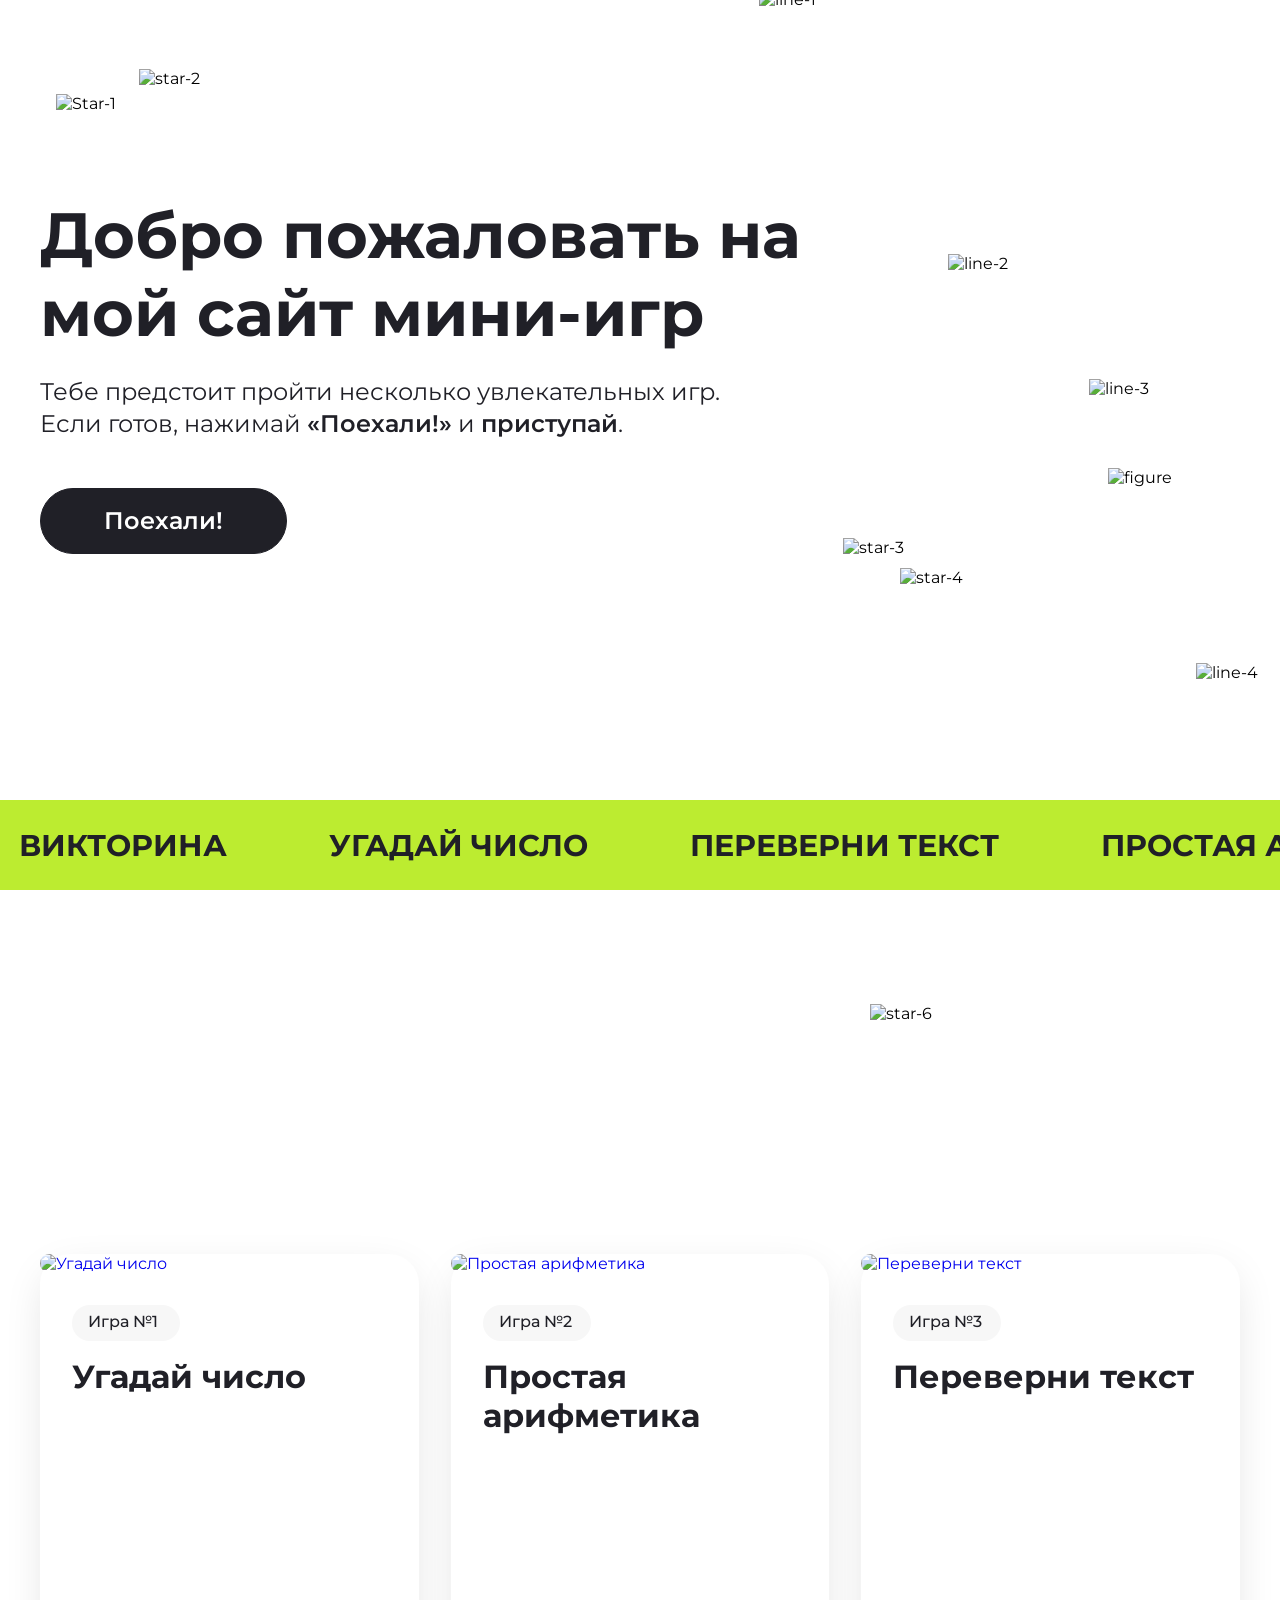
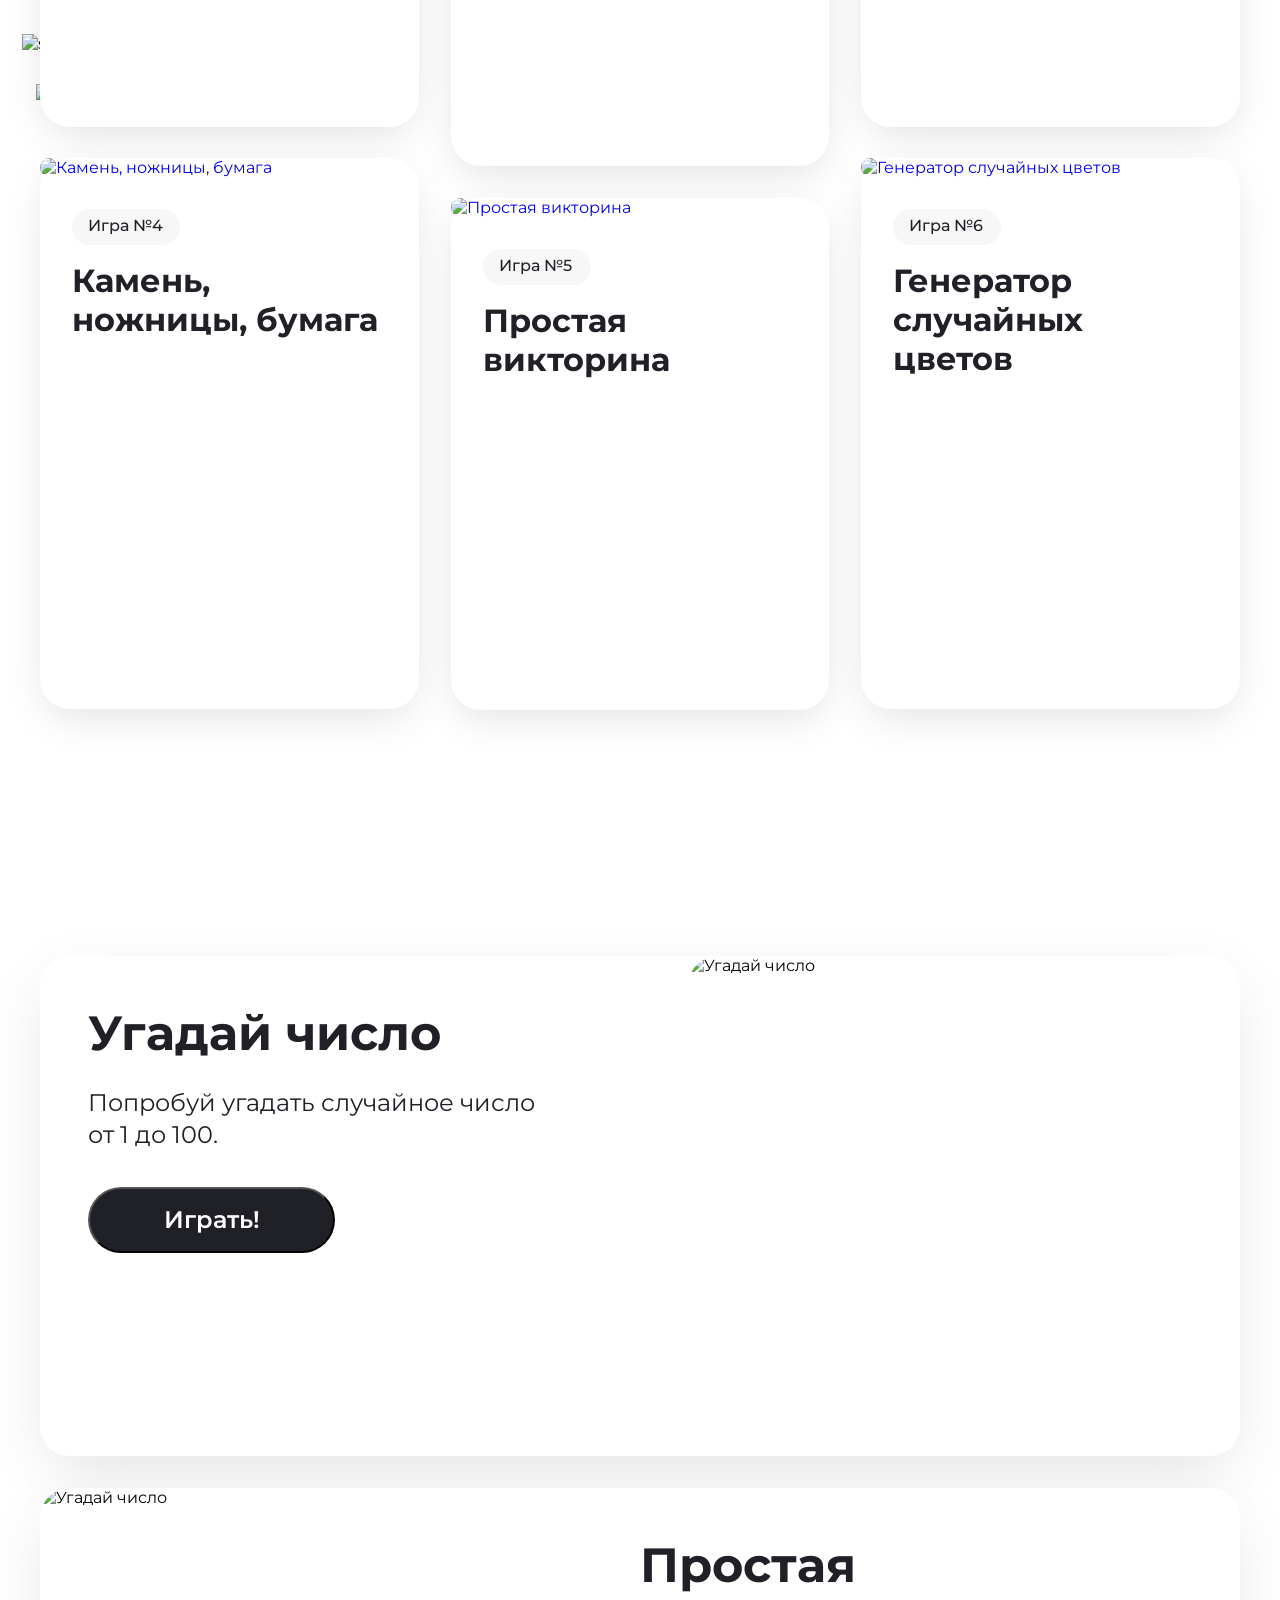
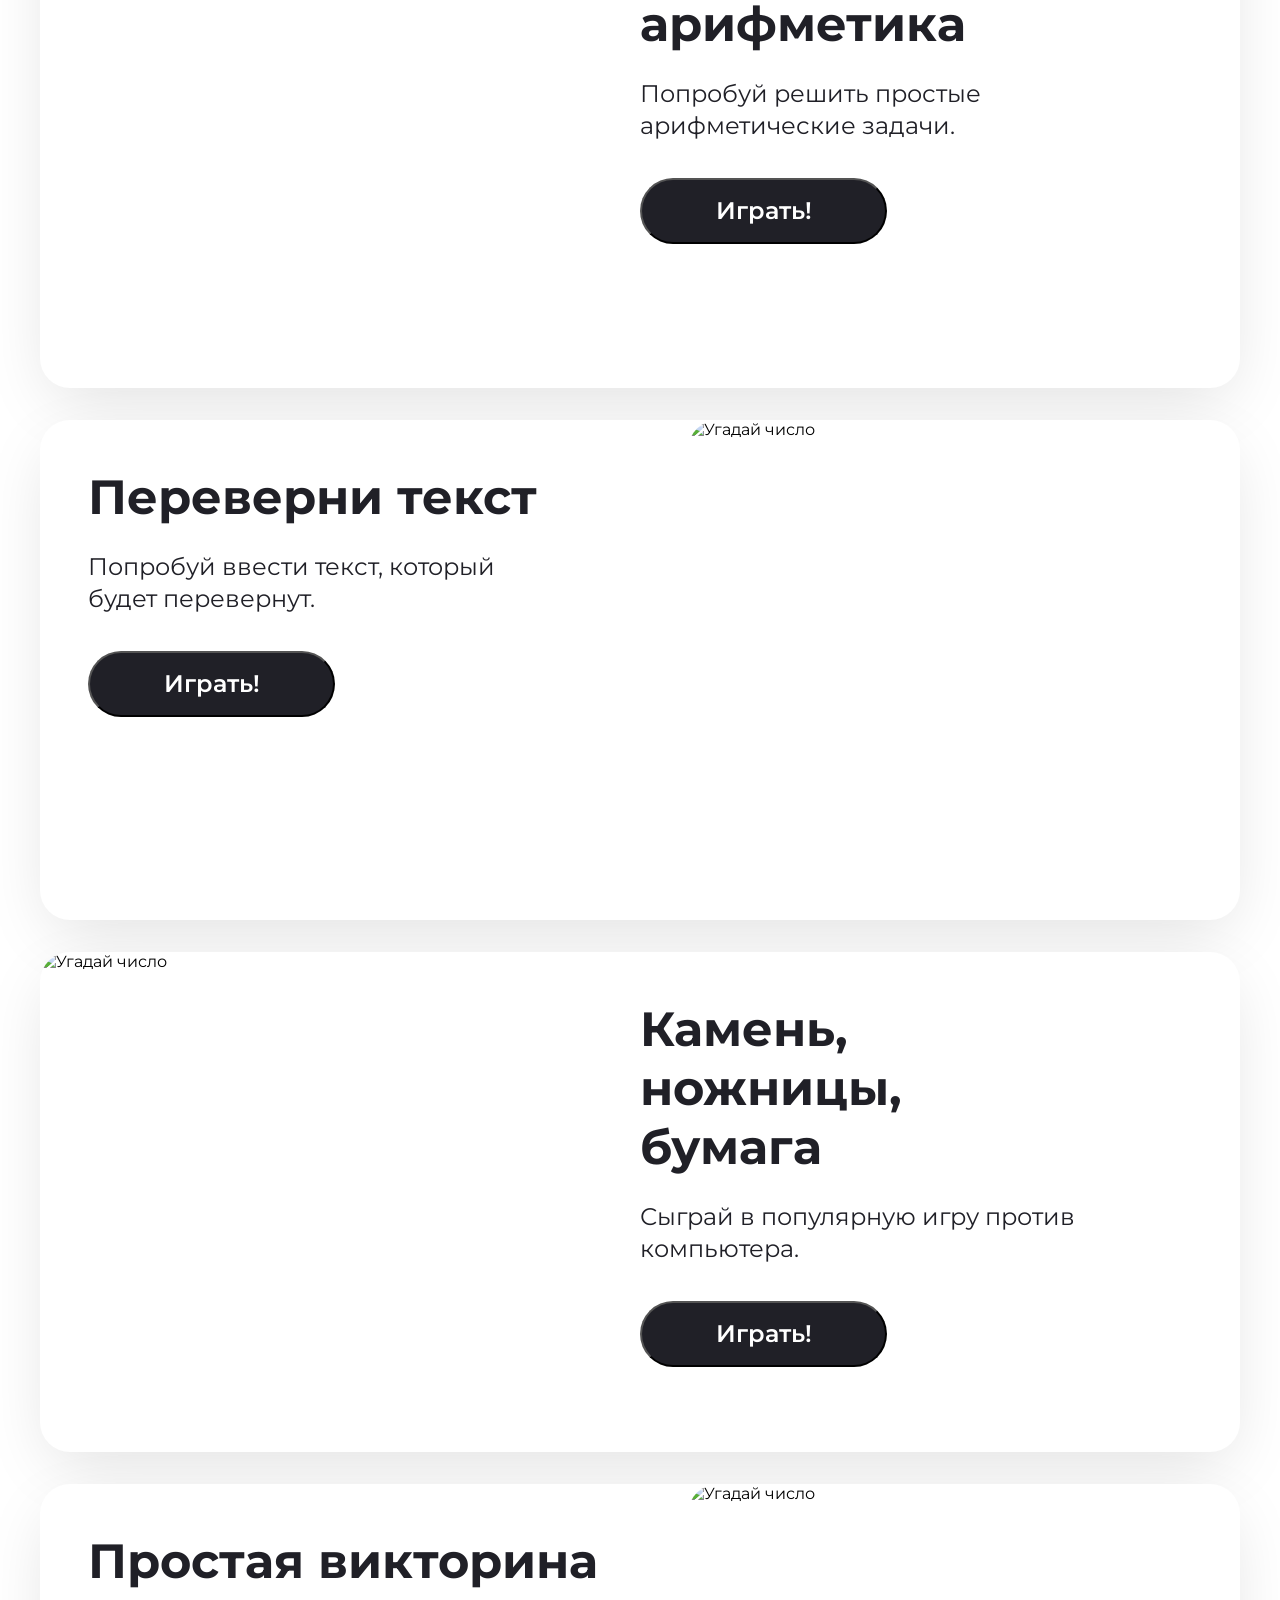
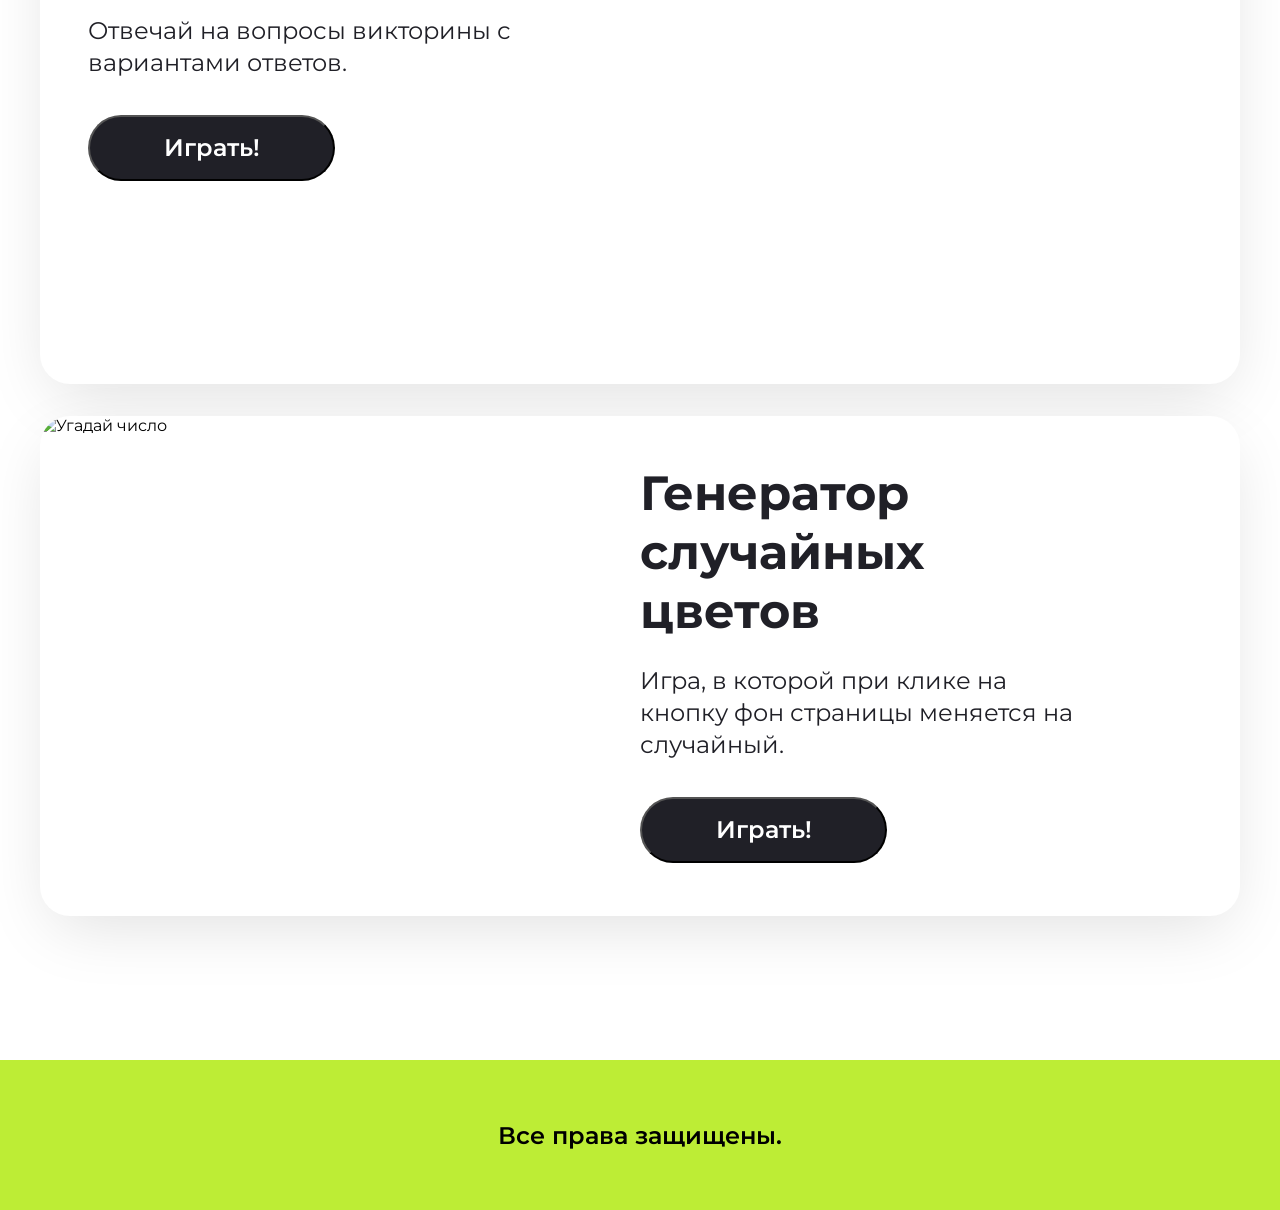
==== index.html @ 2304250d "Добавлена мобильная версия страницы и файл mobile.css" ====
<!doctype html>
<html lang="en">
  <head>
    <meta charset="UTF-8"/>
    <meta name="viewport" content="width=device-width, initial-scale=1.0"/>
    <title>Mini-Game</title>
    <link rel="preconnect" href="https://fonts.googleapis.com"/>
    <link rel="preconnect" href="https://fonts.gstatic.com" crossorigin/>
    <link href="https://fonts.googleapis.com/css2?family=Montserrat:ital,wght@0,100..900;1,100..900&display=swap" rel="stylesheet"/>
    <link rel="stylesheet" href="style.css"/>
    <link rel="stylesheet" href="mobile.css"/>
  </head>
  <body>
    <div class="top center">
      <header></header>
      <div class="top__star">
        <img class="star-1" src="images/star-1.png" alt="Star-1" />
        <img class="star-2" src="images/star-2.png" alt="star-2" />
        <img class="star-3" src="images/star-3.png" alt="star-3" />
        <img class="star-4" src="images/star-4.png" alt="star-4" />
        <img class="star-5" src="images/star-5.png" alt="star-5" />
        <img class="line-1" src="images/line-1.png" alt="line-1" />
        <img class="line-2" src="images/line-2.png" alt="line-2" />
        <img class="line-3" src="images/line-3.png" alt="line-3" />
        <img class="line-4" src="images/line-4.png" alt="line-4" />
        <img class="figure" src="images/figure.png" alt="figure" />
      </div>
      <div class="top__star-mobile">
        <img class="star-1" src="images/mobile-star-1.png" alt="Star-1" />
        <img class="star-2" src="images/mobile-star-2.png" alt="star-2" />
        <img class="star-3" src="images/mobile-star-3.png" alt="star-3" />
        <img class="star-4" src="images/mobile-star-4.png" alt="star-4" />
        <img class="star-5" src="images/mobile-star-5.png" alt="star-5" />
      </div>
      <section>
        <h1 class="top__title">Добро пожаловать на мой сайт мини-игр</h1>
        <p class="top__text">
          Тебе предстоит пройти несколько увлекательных игр. <br />
          Если готов, нажимай
          <span class="top__text-semibold">«Поехали!»</span> и
          <span class="top__text-semibold">приступай</span>.
        </p>
        <a href="#about-games"><button class="top__button">Поехали!</button></a>
      </section>
    </div>
    <div class="animated-line">
      <div class="animated-line__content">
        <span class="animated-line__text">Викторина</span>
        <span class="animated-line__text">угадай число</span>
        <span class="animated-line__text">Переверни текст</span>
        <span class="animated-line__text">Простая арифметика</span>
        <span class="animated-line__text">Камень, ножницы, бумага</span>
        <span class="animated-line__text">Генератор случайных цветов</span>
      </div>
    </div>
    <section id="about-games" class="product-box center">
      <img class="star-6" src="images/star-6.png" alt="star-6" />
      <img class="star-7" src="images/star-7.png" alt="star-7" />
      <img class="star-8" src="images/star-8.png" alt="star-8" />
      <h2 class="product-box__title">Об играх</h2>
      <p class="product-box__text">
        В моей коллекции представлено 6 игр на разные темы. <br />
        Игры несложные — в них может поиграть каждый. <br />
        Все игры доступны для пользования.
      </p>
      <div class="product-box__content">
        <a class="product-link" href="#game-1">
          <article class="product">
            <img
              class="product__image"
              src="images/cart-1.jpg"
              alt="Угадай число"
            />
            <div class="product__info">
              <div class="product__text-box">
                <p class="product__text">Игра №1</p>
              </div>
              <h3 class="product__name">Угадай число</h3>
            </div>
          </article>
        </a>
        <a class="product-link" href="#game-2">
          <article class="product">
            <img
              class="product__image"
              src="images/cart-2.jpg"
              alt="Простая арифметика"
            />
            <div class="product__info">
              <div class="product__text-box">
                <p class="product__text">Игра №2</p>
              </div>
              <h3 class="product__name">Простая арифметика</h3>
            </div>
          </article>
        </a>
        <a class="product-link" href="#game-3">
          <article class="product">
            <img
              class="product__image"
              src="images/cart-3.jpg"
              alt="Переверни текст"
            />
            <div class="product__info">
              <div class="product__text-box">
                <p class="product__text">Игра №3</p>
              </div>
              <h3 class="product__name">Переверни текст</h3>
            </div>
          </article>
        </a>
        <a class="product-link" href="#game-4">
          <article class="product">
            <img
              class="product__image"
              src="images/cart-4.jpg"
              alt="Камень, ножницы, бумага"
            />
            <div class="product__info">
              <div class="product__text-box">
                <p class="product__text">Игра №4</p>
              </div>
              <h3 class="product__name">Камень, ножницы, бумага</h3>
            </div>
          </article>
        </a>
        <a class="product-link" href="#game-5">
          <article class="product">
            <img
              class="product__image"
              src="images/cart-5.jpg"
              alt="Простая викторина"
            />
            <div class="product__info">
              <div class="product__text-box">
                <p class="product__text">Игра №5</p>
              </div>
              <h3 class="product__name">Простая викторина</h3>
            </div>
          </article>
        </a>
        <a class="product-link" href="#game-6">
          <article class="product product-2row">
            <img
              class="product__image"
              src="images/cart-6.jpg"
              alt="Генератор случайных цветов"
            />
            <div class="product__info">
              <div class="product__text-box">
                <p class="product__text">Игра №6</p>
              </div>
              <h3 class="product__name">Генератор случайных цветов</h3>
            </div>
          </article>
        </a>
      </div>
    </section>
    <section class="game-box center">
      <div class="game-box__star"></div>
      <h2 class="game-box__title">Мини-игры</h2>
      <div class="game-box__content">
        <article id="game-1" class="game">
          <div class="game__content">
            <div class="game__info">
              <h3 class="game__name">Угадай число</h3>
              <p class="game__text">
                Попробуй угадать случайное число от 1 до 100.
              </p>
            </div>
            <button class="game__button">Играть!</button>
          </div>
          <img
            class="game__image"
            src="images/game-cart-1.jpg"
            alt="Угадай число"
          />
        </article>
        <article id="game-2" class="game">
          <img
            class="game__image"
            src="images/game-cart-2.jpg"
            alt="Угадай число"
          />
          <div class="game__content">
            <div class="game__info">
              <h3 class="game__name">Простая арифметика</h3>
              <p class="game__text">
                Попробуй решить простые арифметические задачи.
              </p>
            </div>
            <button class="game__button">Играть!</button>
          </div>
        </article>
        <article id="game-3" class="game">
          <div class="game__content">
            <div class="game__info">
              <h3 class="game__name">Переверни текст</h3>
              <p class="game__text">
                Попробуй ввести текст, который будет перевернут.
              </p>
            </div>
            <button class="game__button">Играть!</button>
          </div>
          <img
            class="game__image"
            src="images/game-cart-3.jpg"
            alt="Угадай число"
          />
        </article>
        <article id="game-4" class="game">
          <img
            class="game__image"
            src="images/game-cart-4.jpg"
            alt="Угадай число"
          />
          <div class="game__content">
            <div class="game__info">
              <h3 class="game__name">
                Камень,<br />
                ножницы,<br />
                бумага
              </h3>
              <p class="game__text">
                Сыграй в популярную игру против компьютера.
              </p>
            </div>
            <button class="game__button">Играть!</button>
          </div>
        </article>
        <article id="game-5" class="game">
          <div class="game__content">
            <div class="game__info">
              <h3 class="game__name">Простая викторина</h3>
              <p class="game__text">
                Отвечай на вопросы викторины с вариантами ответов.
              </p>
            </div>
            <button class="game__button">Играть!</button>
          </div>
          <img
            class="game__image"
            src="images/game-cart-5.jpg"
            alt="Угадай число"
          />
        </article>
        <article id="game-6" class="game">
          <img
            class="game__image"
            src="images/game-cart-6.jpg"
            alt="Угадай число"
          />
          <div class="game__content">
            <div class="game__info">
              <h3 class="game__name">
                Генератор<br />
                случайных<br />
                цветов
              </h3>
              <p class="game__text">
                Игра, в которой при клике на кнопку фон страницы меняется на
                случайный.
              </p>
            </div>
            <button class="game__button">Играть!</button>
          </div>
        </article>
      </div>
    </section>
    <footer class="footer center">
      <p class="footer__text">Все права защищены.</p>
    </footer>
  </body>
</html>
---- style.css ----
* {
  margin: 0;
  padding: 0;
}

html,
body {
  overflow-x: hidden;
}

body,
input,
button,
textarea,
select {
  font-family: "Montserrat", sans-serif;
  font-optical-sizing: auto;
}

.center {
  padding-left: calc(50% - 600px);
  padding-right: calc(50% - 600px);
}

.top__star-mobile { 
  display: none; 
}

.star-1 {
  position: absolute;
  top: 11.75%;
  left: 4.375%;
}

.star-2 {
  position: absolute;
  top: 8.625%;
  left: 10.83%;
}

.star-3 {
  position: absolute;
  top: 67.25%;
  left: 65.83%;
}

.star-4 {
  position: absolute;
  top: 71%;
  left: 70.35%;
}

.star-5 {
  position: absolute;
  top: -32%;
  left: 71.5%;
}

.line-1 {
  position: absolute;
  top: -1.25%;
  left: 59.3%;
}

.line-2 {
  position: absolute;
  top: 31.75%;
  left: 74.1%;
}

.line-3 {
  position: absolute;
  top: 47.4%;
  left: 85.1%;
  overflow: visible;
}

.line-4 {
  position: absolute;
  top: 82.9%;
  left: 93.4%;
}

.figure {
  position: absolute;
  top: 58.5%;
  left: 86.6%;
}

.top {
  background-image: url(images/top.jpg);
  background-repeat: no-repeat;
  background-size: cover;
  background-position: center;
  height: 800px;
  position: relative;
  overflow: visible;
  }

  .top__title {
    color: rgba(32, 32, 39, 1);
    font-family: "Montserrat";
    font-size: 64px;
    font-weight: 700;
    line-height: 78px;
    letter-spacing: 0px;
    text-align: left;
    max-width: 769px;
    padding-top: 196px;
    padding-bottom: 24px;
  }

  .top__text {
    color: rgba(32, 32, 39, 1);
    font-family: "Montserrat";
    font-size: 24px;
    font-weight: 400;
    line-height: 32px;
    letter-spacing: 0px;
    text-align: left;
    max-width: 769px;
  }

  .top__text-semibold {
    font-weight: 600;
  }

  .top__button {
    box-sizing: border-box;
    border: 1px solid rgba(32, 32, 39, 1);
    border-radius: 60px;
    background: rgba(32, 32, 39, 1);
    color: rgba(255, 255, 255, 1);
    font-family: "Montserrat";
    font-size: 24px;
    font-weight: 600;
    line-height: 34px;
    letter-spacing: 0%;
    text-align: center;
    width: 247px;
    height: 66px;
    margin-top: 48px;
    margin-bottom: 156px;
  }

  .top__button:hover {
    border: 1px solid rgba(0, 0, 0, 1);
    background: rgba(255, 255, 255, 1);
    color: rgba(32, 32, 39, 1);
  }


.animated-line {
  background-color: rgba(188, 236, 48, 1);
  width: 100%;
  height: 90px;
  overflow: hidden;
  white-space: nowrap;
  z-index: 1;
  }

  .animated-line__content {
    display: inline-flex;
    align-items: center;
    gap: 51px;
    height: 100%;
    padding: 27px 19px;
    box-sizing: border-box;
  }

  .animated-line__text {
    display: inline-flex;
    align-items: center;
    gap: 51px;
    color: rgba(32, 32, 39, 1);
    font-family: "Montserrat", sans-serif;
    font-size: 30px;
    font-weight: 700;
    line-height: 110%;
    letter-spacing: 4%;
    text-transform: uppercase;
  }

  .animated-line__text::after {
    content: url(images/animated-line-star.png);
    display: inline-flex;
    align-items: center;
    line-height: 1;
  }


.star-6 {
  position: absolute;
  top: 8%;
  left: 68%;
  overflow: visible;
}

.star-7 {
  position: absolute;
  top: 52.4%;
  left: 1.7%;
}

.star-8 {
  position: absolute;
  top: 55.9%;
  left: 2.8%;
}

.product-box {
  background-image: url(images/product-box.jpg);
  background-size: cover;
  background-repeat: no-repeat;
  background-position: center;
  position: relative;

  .product-box__title {
    color: rgba(255, 255, 255, 1);
    font-family: "Montserrat";
    font-size: 64px;
    font-weight: 700;
    line-height: 78px;
    letter-spacing: 0px;
    text-align: left;
    padding-top: 94px;
    padding-bottom: 24px;
  }

  .product-box__text {
    color: rgba(255, 255, 255, 1);
    font-family: "Montserrat";
    font-size: 24px;
    font-weight: 400;
    line-height: 32px;
    letter-spacing: 0px;
    text-align: left;
    padding-bottom: 72px;
    width: 788px;
  }
}

.product-box__content {
  display: grid;
  grid-template-columns: repeat(12, 1fr);
  gap: 32px;
}

.product-link {
  display: block;
  height: 473px;
  text-decoration: none;
  grid-column: span 4;
  z-index: 1;
}

.product-link:nth-child(2),
.product-link:nth-child(5) {
  height: 512px;
}

.product-link:nth-child(4),
.product-link:nth-child(6) {
  height: 551px;
  margin-top: -40px;
}

.product {
  border-radius: 30px;
  box-shadow: 0px 12.61px 42.251190185546875px -7.57px rgba(0, 0, 0, 0.13);
  background: rgba(255, 255, 255, 1);
  height: 100%;
  }

  .product__image {
    width: 378px;
    height: 314px;
    border-radius: 30px;
  }

  .product__info {
    display: flex;
    flex-direction: column;
    justify-content: flex-start;
    align-items: flex-start;
    gap: 16px;
    padding: 32px 32px 36px 32px;
  }

  .product__text-box {
    width: 108px;
    height: 36px;
    border-radius: 52.58px;
    background: rgba(247, 247, 247, 1);
  }

  .product__text {
    color: rgba(32, 32, 39, 1);
    font-family: "Montserrat";
    font-size: 16px;
    font-weight: 500;
    line-height: 110%;
    letter-spacing: 0px;
    text-align: left;
    display: flex;
    flex-direction: row;
    justify-content: flex-start;
    align-items: center;
    padding: 8px 16px 10px 16px;
  }

  .product__name {
    color: rgba(32, 32, 39, 1);
    font-family: "Montserrat";
    font-size: 32px;
    font-weight: 700;
    line-height: 39px;
    letter-spacing: 0px;
    text-align: left;
  }


.star-9 {
  position: absolute;
  top: 4.3%;
  left: 88.7%;
}

.star-10 {
  position: absolute;
  top: 5.2%;
  left: 91.7%;
}

.star-11 {
  position: absolute;
  top: 97.5%;
  left: 86.7%;
}

.star-12 {
  position: absolute;
  top: 96.2%;
  left: 91.6%;
}

.game-box {
  background-image: url(images/game-box.jpg);
  background-size: cover;
  background-repeat: no-repeat;
  background-position: center;
  position: relative;
  }

  .game-box__title {
    color: rgba(255, 255, 255, 1);
    font-family: "Montserrat";
    font-size: 64px;
    font-weight: 700;
    line-height: 78px;
    letter-spacing: 0px;
    text-align: left;
    padding-top: 96px;
    padding-bottom: 72px;
  }

  .game-box__content {
    display: flex;
    flex-direction: column;
    justify-content: flex-start;
    gap: 32px;
    padding-bottom: 144px;
  }


.game {
  border-radius: 30px;
  box-shadow: 0px 20px 67px -12px rgba(0, 0, 0, 0.13);
  background: rgba(255, 255, 255, 1);
  display: flex;
  flex-direction: row;
  justify-content: flex-start;
  align-items: flex-start;
  height: 500px;
  }

  .game__content {
    display: flex;
    flex-direction: column;
    justify-content: flex-start;
    align-items: flex-start;
    gap: 36px;
    padding: 48px 48px 203px 48px;
    width: 600px;
  }
  .game__info {
    display: flex;
    flex-direction: column;
    justify-content: flex-start;
    align-items: flex-start;
    gap: 24px;
  }

  .game__name {
    color: rgba(32, 32, 39, 1);
    font-family: "Montserrat";
    font-size: 48px;
    font-weight: 700;
    line-height: 59px;
    letter-spacing: 0px;
    text-align: left;
  }

  .game__text {
    color: rgba(32, 32, 39, 1);
    font-family: "Montserrat";
    font-size: 24px;
    font-weight: 400;
    line-height: 32px;
    letter-spacing: 0px;
    text-align: left;
    width: 447px;
  }

  .game__button {
    color: rgba(255, 255, 255, 1);
    font-family: "Montserrat";
    font-size: 24px;
    font-weight: 600;
    line-height: 141.69%;
    letter-spacing: 0%;
    text-align: center;
    border-radius: 60px;
    background: rgba(32, 32, 39, 1);
    width: 247px;
    height: 66px;
    width: 247px;
    height: 66px;
  }

  .game__image {
    border-radius: 30px;
    width: 600px;
    height: 500px;
  }

footer {
  background: rgba(189, 237, 53, 1);
  height: 150px;
  display: flex;
  justify-content: center;
  align-items: center;
  }

  .footer__text {
    color: rgba(0, 0, 0, 1);
    font-family: "Montserrat";
    font-size: 24px;
    font-weight: 600;
    line-height: 29px;
    letter-spacing: 0px;
    text-align: center;
  }
---- mobile.css ----
@media (max-width: 767px) {
  .center {
    padding-left: 16px;
    padding-right: 16px;
  }

  .top {
    max-height: 649px;
  }

  .top__star {
    display: none;
  }

  .top__star-mobile {
    display: block;
  }

  .star-1 {
    top: 14.94%;
    left: 9.86%;
  }

  .star-2 {
    top: 9.86%;
    left: 24.2%;
  }

  .star-3 {
    top: 85.82%;
    left: 72.53%;
  }

  .star-4 {
    top: 89.36%;
    left: 80.8%;
  }

  .star-5 {
    top: -13%;
    left: 59.5%;
  }

  .top__title {
    padding-top: 147px;
    font-size: 40px;
    line-height: 49px;
    text-align: center;
    max-width: 262px;
    padding-left: 40.5px;
    padding-right: 40.5px;
  }

  .top__text {
    font-size: 16px;
    line-height: 20px;
    text-align: center;
    max-height: 60px;
    max-width: 296px;
    padding-left: 23.5px;
    padding-right: 23.5px;
  }

  .top__text br {
    display: none;
  }

  .top__button {
    width: 285px;
    height: 55px;
    font-size: 16px;
    margin-top: 36px;
    margin-bottom: 131px;
    margin-left: 29px;
    margin-right: 29px;
  }

  .animated-line {
    height: 51px;
  }

  .animated-line__content {
    gap: 27px;
  }

  .animated-line__text {
    font-size: 16px;
    gap: 27px;
  }

  .animated-line__text::after {
    content: url(images/mobile-animated-line-star.png);
  }

  .product-box {
    display: none;
  }

  .game-box__star { 
    display: none;
  }

  .game-box__title {
    font-size: 40px;
    line-height: 49px;
    padding-top: 48px;
    padding-bottom: 48px;
  }

.game-box__content {
    gap: 20px;
    padding-bottom: 10px;
  }

  .game {
    flex-direction: column !important; 
    height: auto; 
    border-radius: 20px;
  }

  .game__image {
    width: 100%; 
    height: auto; 
    border-radius: 20px 20px 0 0; 
    order: 1; 
  }

  .game__content {
    width: 100%;
    padding: 29px 29px 32px 29px; 
    gap: 32px;
    order: 2; 
    box-sizing: border-box;
  }

  .game__info {
    gap: 16px;
  }

  .game__name {
    font-size: 32px;
    line-height: 39px;

  }

  .game__text {
    font-size: 16px;
    line-height: 20px;
    max-width: 272px;
  }

  .game:nth-child(6) .game__text {
    max-width: 245px;
  }
  

  .game__button {
    font-size: 16px;
    font-weight: 600;
    line-height: 141.69%;
    align-self: center
    
  }

  .footer { 
    height: 100px;
  }

  .footer__text {   
    font-size: 16px;
    line-height: 20px;
  }
}
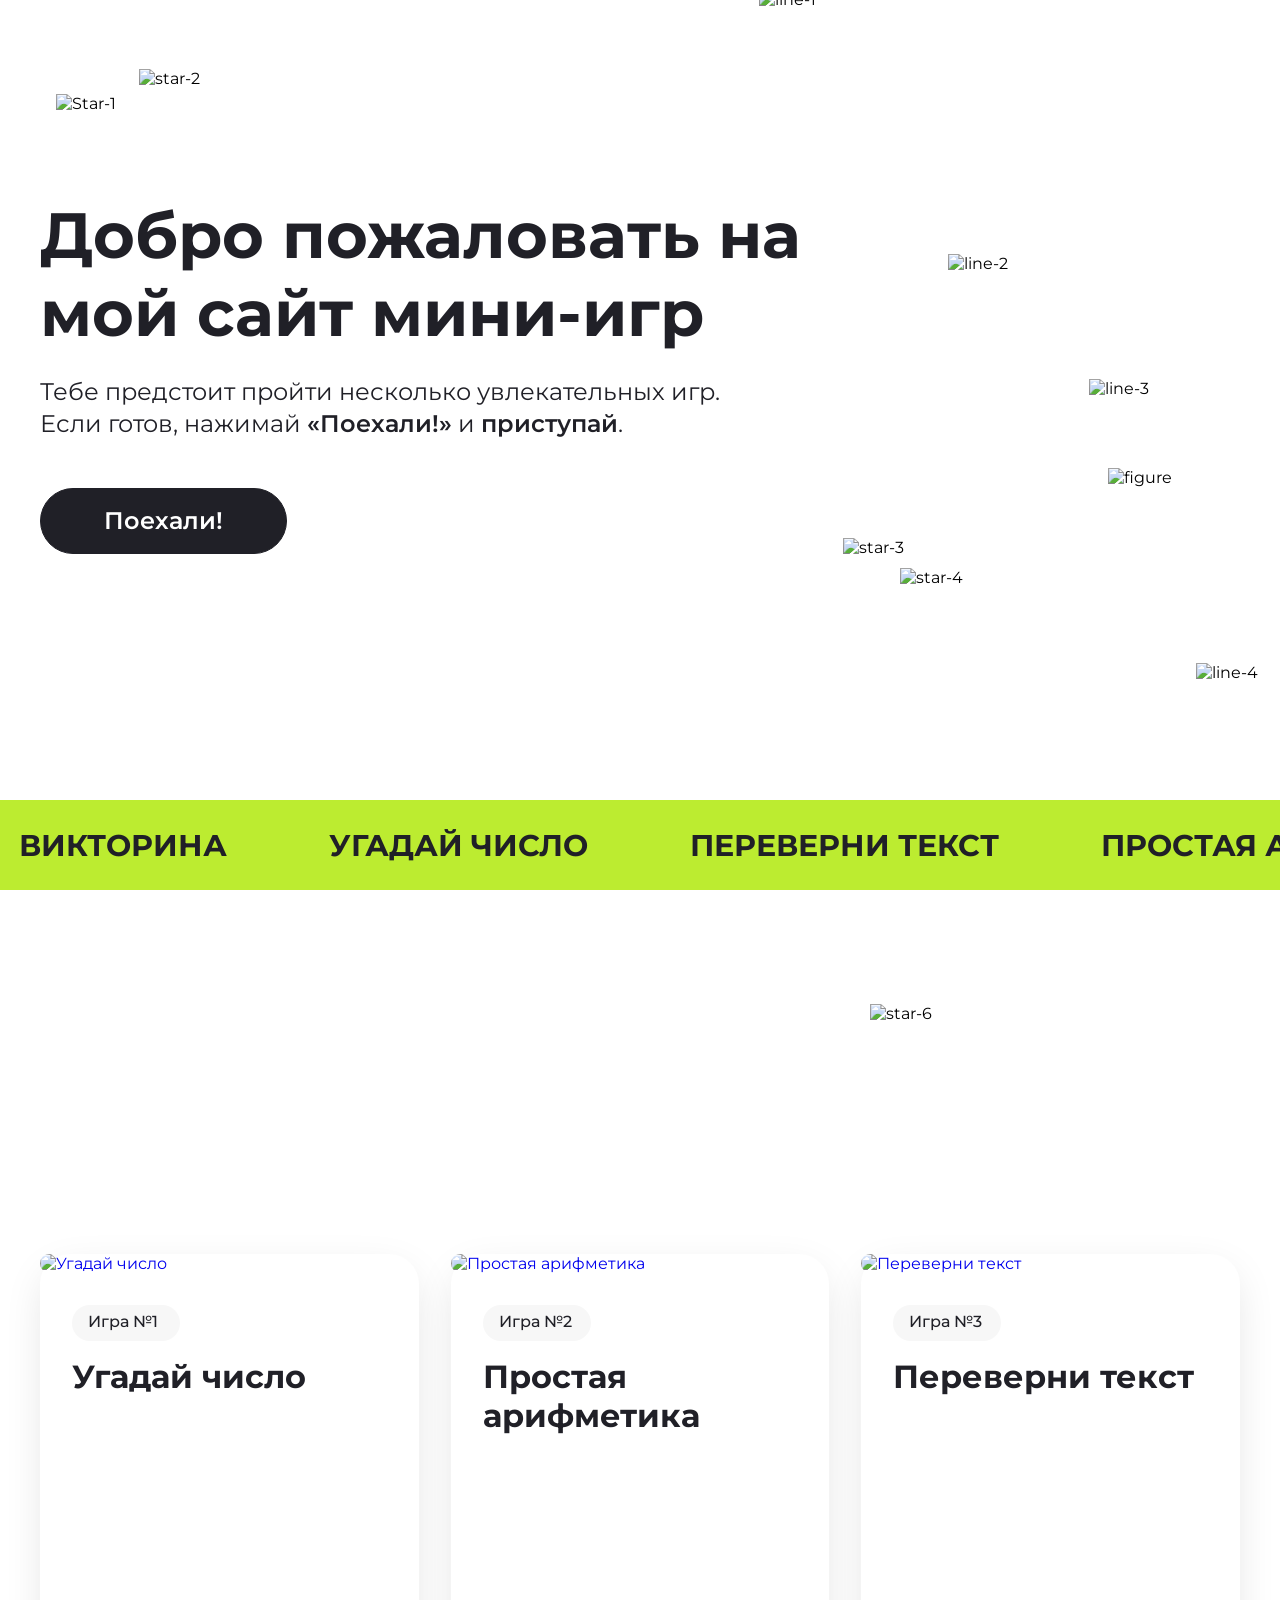
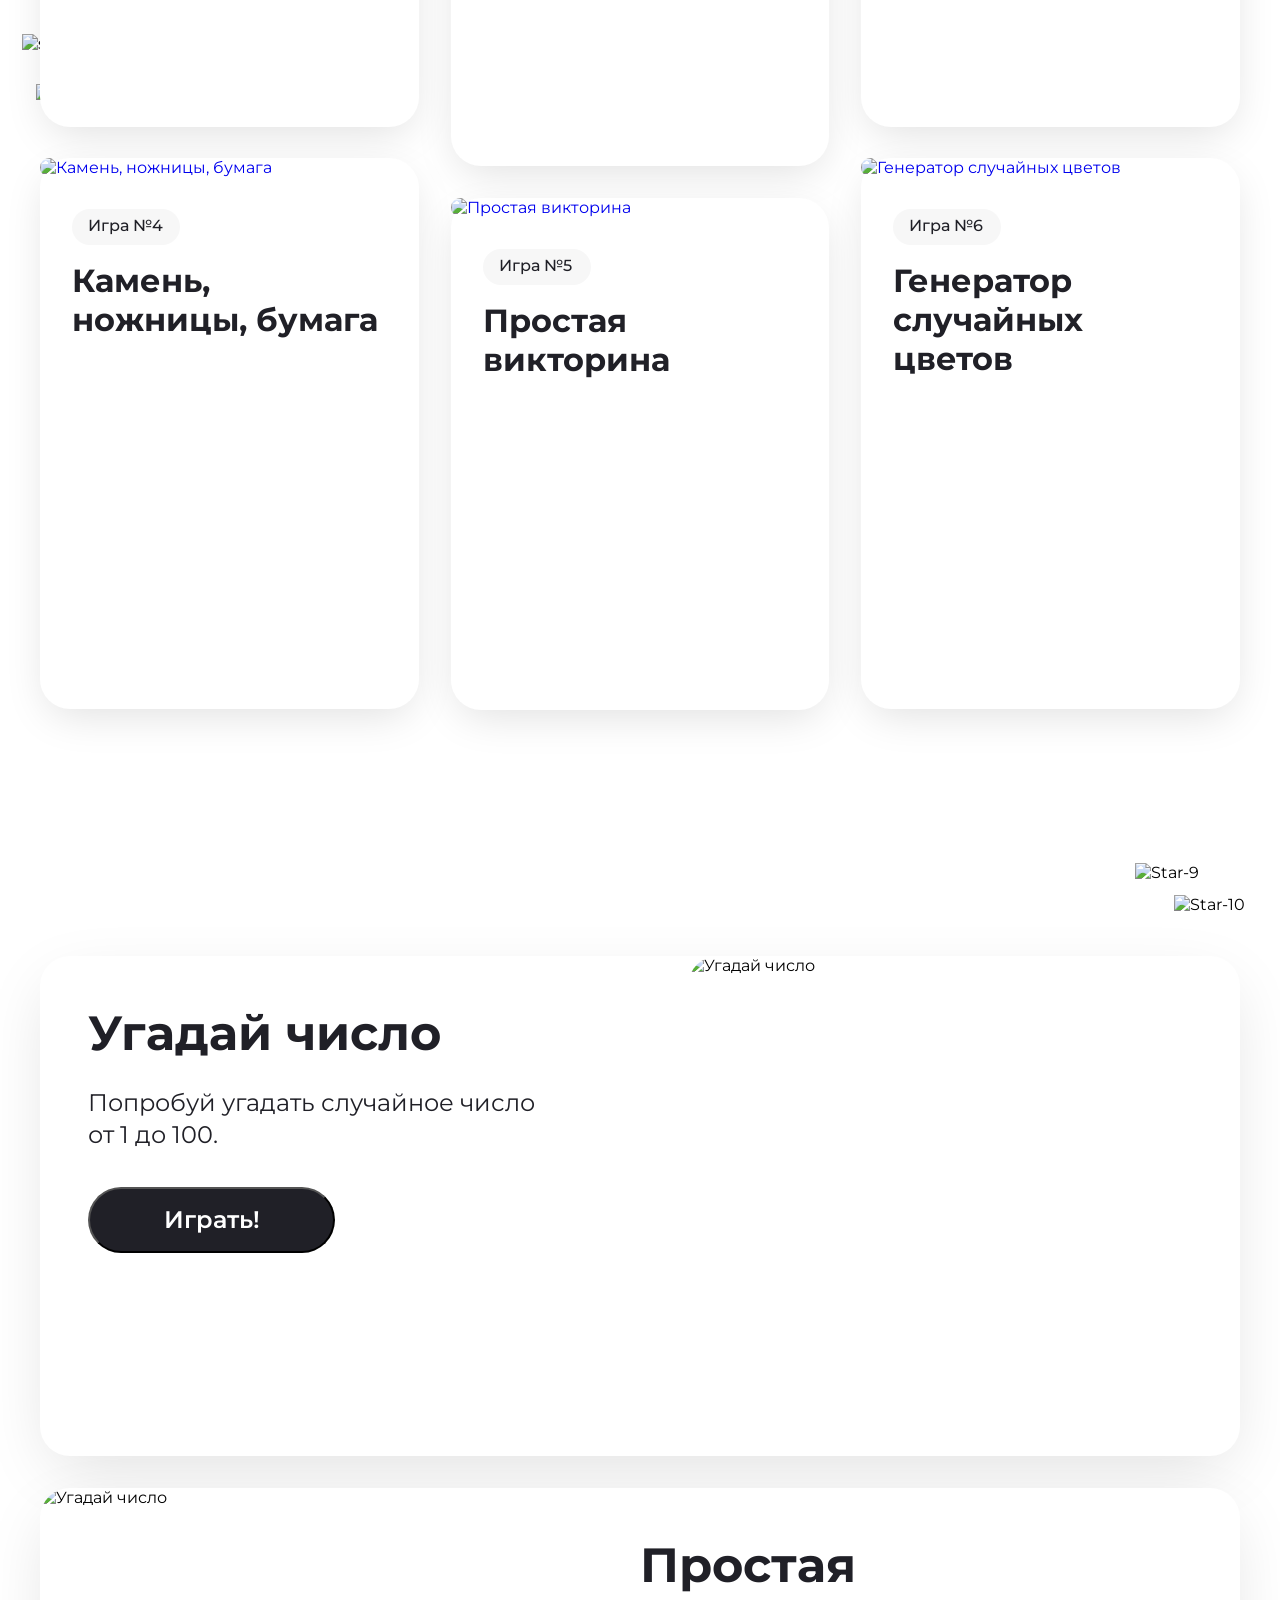
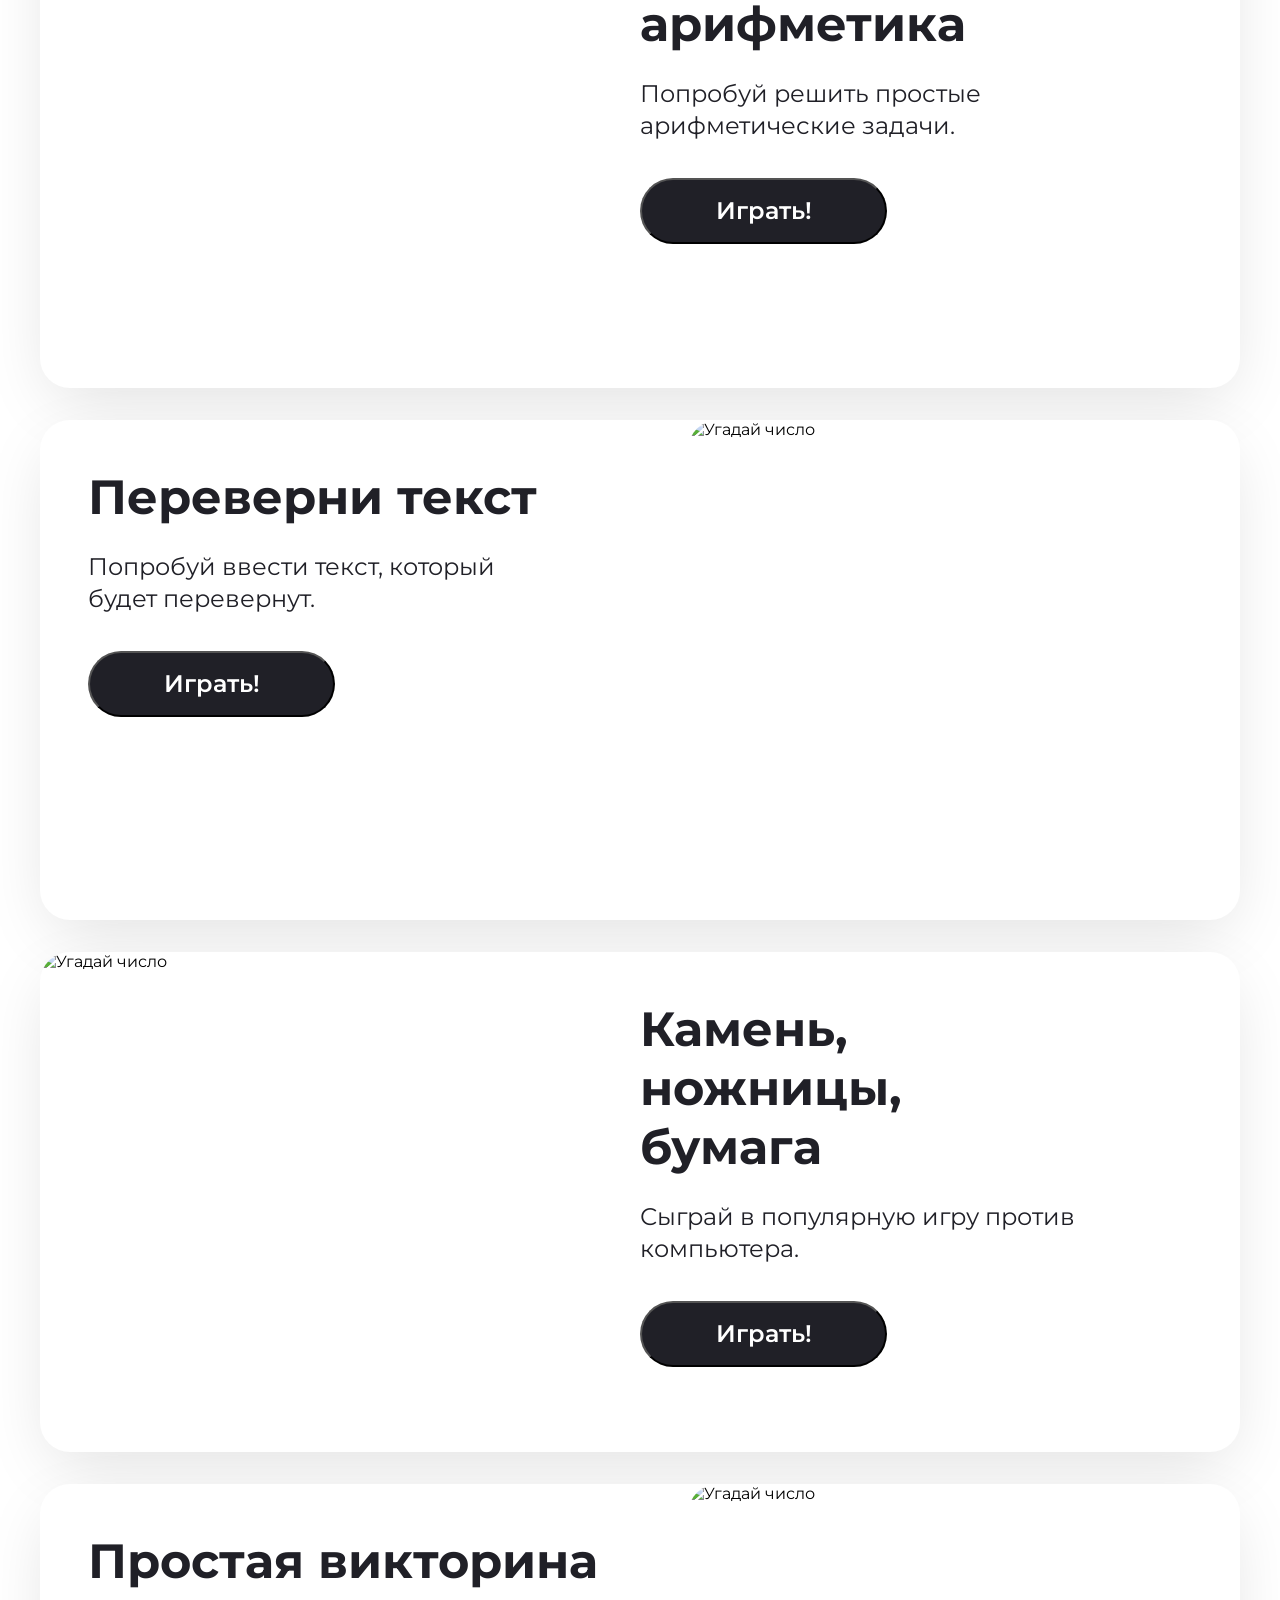
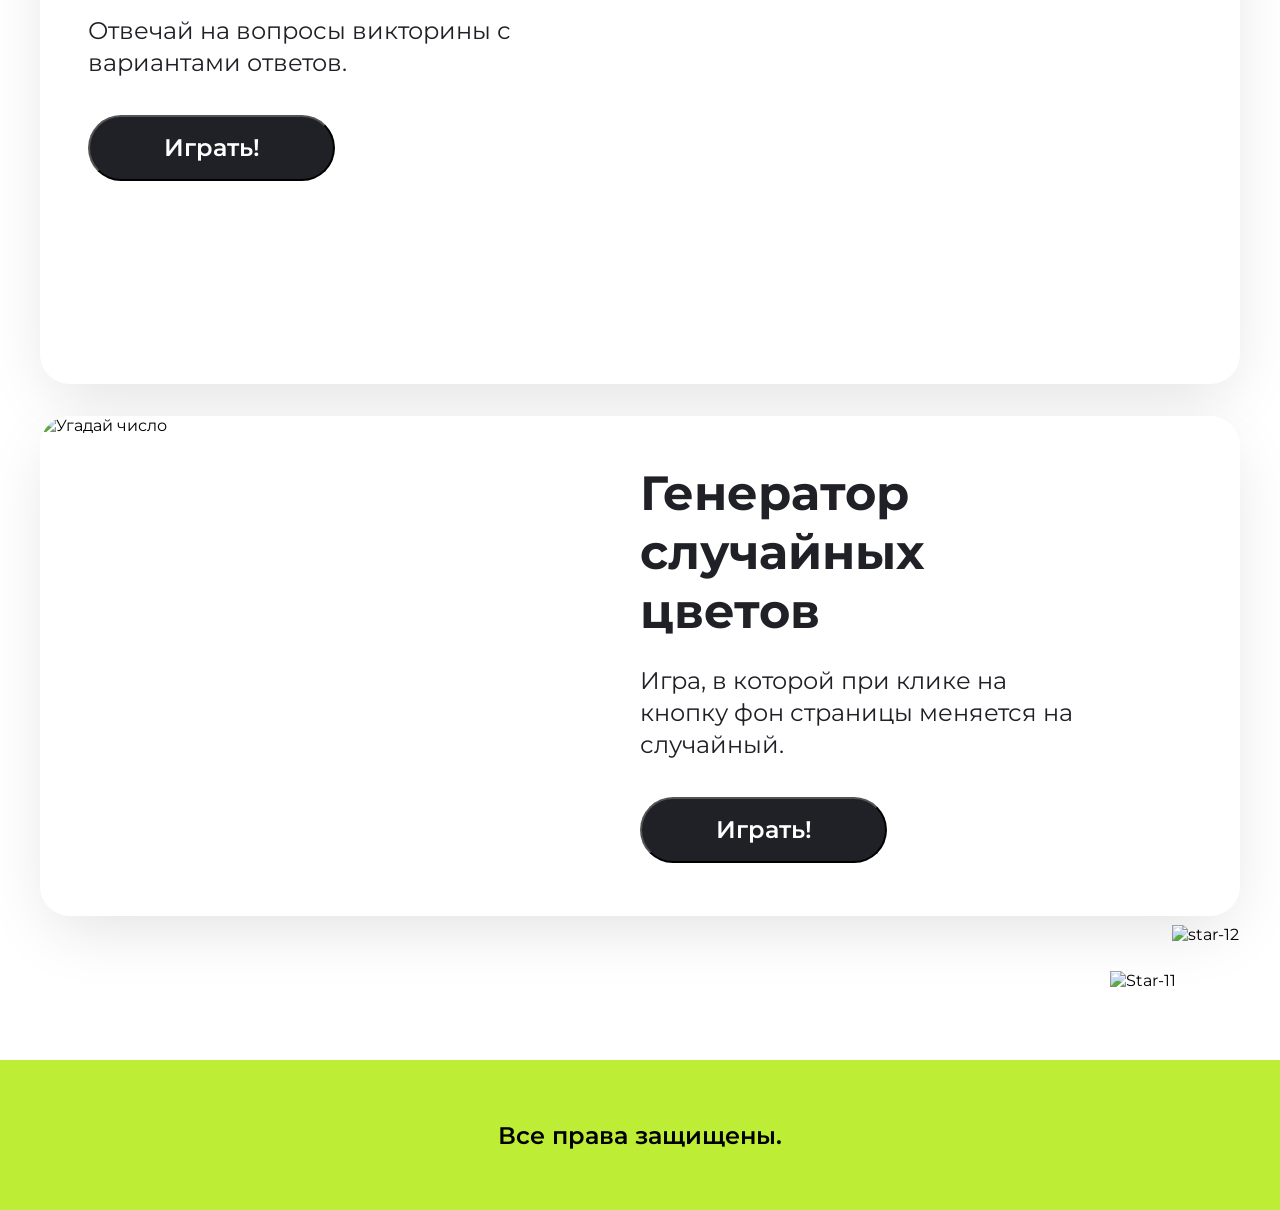
==== commit cd709828: "Курсовая." ====
--- a/index.html
+++ b/index.html
@@ -51,6 +51,12 @@
         <span class="animated-line__text">Простая арифметика</span>
         <span class="animated-line__text">Камень, ножницы, бумага</span>
         <span class="animated-line__text">Генератор случайных цветов</span>
+        <span class="animated-line__text">Викторина</span>
+        <span class="animated-line__text">угадай число</span>
+        <span class="animated-line__text">Переверни текст</span>
+        <span class="animated-line__text">Простая арифметика</span>
+        <span class="animated-line__text">Камень, ножницы, бумага</span>
+        <span class="animated-line__text">Генератор случайных цветов</span>
       </div>
     </div>
     <section id="about-games" class="product-box center">
@@ -157,7 +163,12 @@
       </div>
     </section>
     <section class="game-box center">
-      <div class="game-box__star"></div>
+      <div class="game-box__star">
+        <img class="star-9" src="images/star-9.png" alt="Star-9" />
+        <img class="star-10" src="images/star-10.png" alt="Star-10" />
+        <img class="star-11" src="images/star-11.png" alt="Star-11" />
+        <img class="star-12" src="images/star-12.png" alt="star-12" />
+      </div>
       <h2 class="game-box__title">Мини-игры</h2>
       <div class="game-box__content">
         <article id="game-1" class="game">
@@ -168,7 +179,7 @@
                 Попробуй угадать случайное число от 1 до 100.
               </p>
             </div>
-            <button class="game__button">Играть!</button>
+            <button class="game__button"  onclick="startGuessGame()">Играть!</button>
           </div>
           <img
             class="game__image"
@@ -189,7 +200,7 @@
                 Попробуй решить простые арифметические задачи.
               </p>
             </div>
-            <button class="game__button">Играть!</button>
+            <button class="game__button" onclick="startArithmeticGame()">Играть!</button>
           </div>
         </article>
         <article id="game-3" class="game">
@@ -200,7 +211,7 @@
                 Попробуй ввести текст, который будет перевернут.
               </p>
             </div>
-            <button class="game__button">Играть!</button>
+            <button class="game__button" onclick="reverseText()">Играть!</button>
           </div>
           <img
             class="game__image"
@@ -225,7 +236,7 @@
                 Сыграй в популярную игру против компьютера.
               </p>
             </div>
-            <button class="game__button">Играть!</button>
+            <button class="game__button"  onclick="startRPSGame()">Играть!</button>
           </div>
         </article>
         <article id="game-5" class="game">
@@ -236,7 +247,7 @@
                 Отвечай на вопросы викторины с вариантами ответов.
               </p>
             </div>
-            <button class="game__button">Играть!</button>
+            <button class="game__button" onclick="startQuiz()">Играть!</button>
           </div>
           <img
             class="game__image"
@@ -262,7 +273,7 @@
                 случайный.
               </p>
             </div>
-            <button class="game__button">Играть!</button>
+            <button class="game__button" onclick="changeBackgroundColor()">Играть!</button>
           </div>
         </article>
       </div>
@@ -270,5 +281,6 @@
     <footer class="footer center">
       <p class="footer__text">Все права защищены.</p>
     </footer>
+    <script src="script.js"></script>
   </body>
 </html>
--- a/style.css
+++ b/style.css
@@ -6,6 +6,7 @@
 html,
 body {
   overflow-x: hidden;
+  scroll-behavior: smooth;
 }
 
 body,
@@ -166,7 +167,17 @@
     height: 100%;
     padding: 27px 19px;
     box-sizing: border-box;
-  }
+    animation: scroll-left 10s linear infinite;
+  }
+
+  @keyframes scroll-left {
+  from {
+    transform: translateX(0);
+  }
+  to {
+    transform: translateX(-50%);
+  }
+ }
 
   .animated-line__text {
     display: inline-flex;
@@ -254,6 +265,8 @@
   z-index: 1;
 }
 
+
+
 .product-link:nth-child(2),
 .product-link:nth-child(5) {
   height: 512px;
@@ -270,12 +283,16 @@
   box-shadow: 0px 12.61px 42.251190185546875px -7.57px rgba(0, 0, 0, 0.13);
   background: rgba(255, 255, 255, 1);
   height: 100%;
-  }
+   transition: transform 0.5s ease;
+  }
+
+  .product:hover { 
+  transform: scale(1.05);
+}
 
   .product__image {
-    width: 378px;
-    height: 314px;
     border-radius: 30px;
+    max-width: 100%
   }
 
   .product__info {
@@ -436,6 +453,11 @@
     height: 66px;
     width: 247px;
     height: 66px;
+    transition: transform 0.5s ease;
+  }
+
+  .game__button:hover { 
+    transform: scale(1.1);
   }
 
   .game__image {
